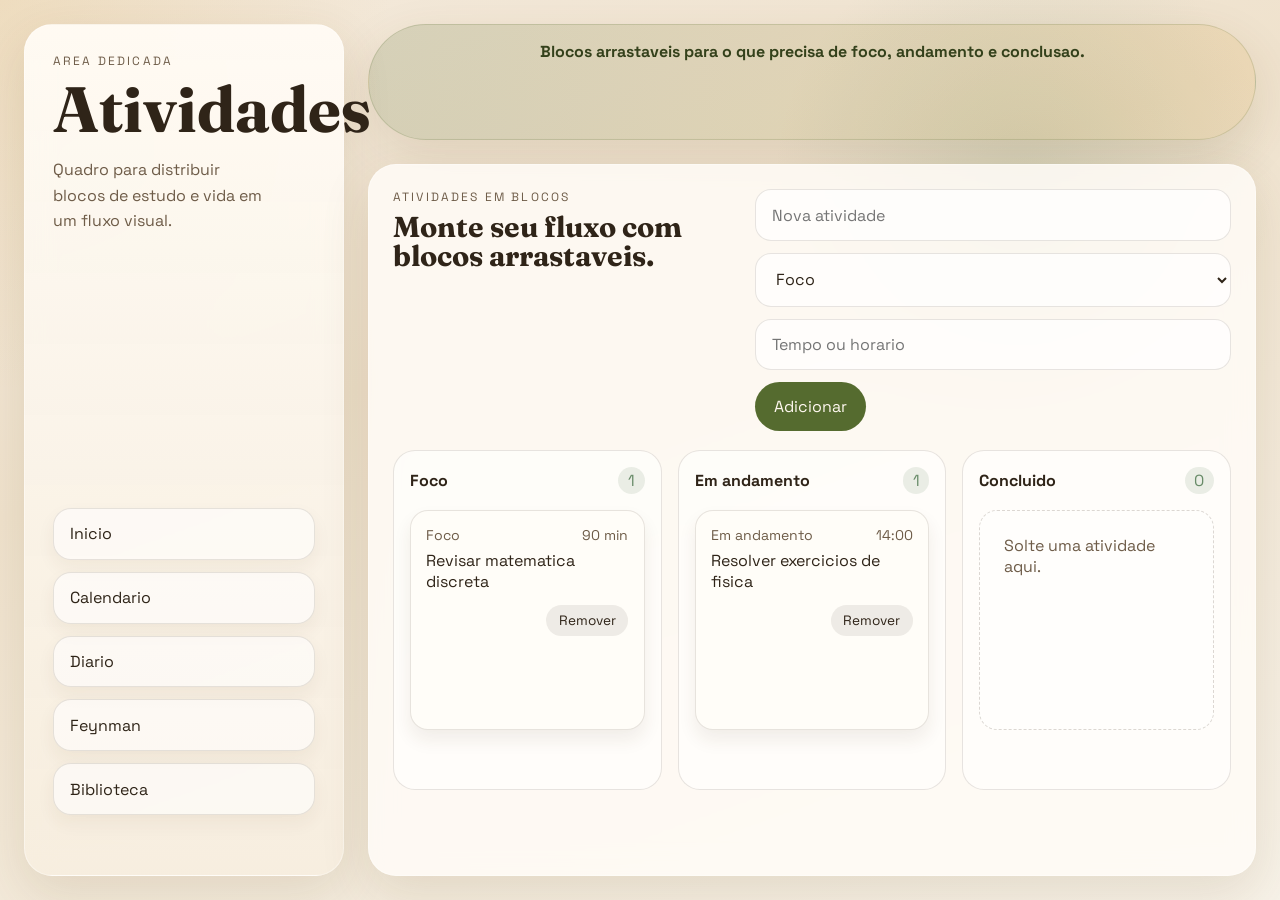
==== Atividades/index.html @ 083d80e5 "Add files via upload" ====
<!DOCTYPE html>
<html lang="pt-BR">
  <head>
    <meta charset="UTF-8" />
    <meta name="viewport" content="width=device-width, initial-scale=1.0" />
    <title>Stude! | Atividades</title>
    <link rel="preconnect" href="https://fonts.googleapis.com" />
    <link rel="preconnect" href="https://fonts.gstatic.com" crossorigin />
    <link
      href="https://fonts.googleapis.com/css2?family=Space+Grotesk:wght@400;500;700&family=Fraunces:opsz,wght@9..144,600;9..144,700&display=swap"
      rel="stylesheet"
    />
    <link rel="stylesheet" href="../styles/style.css" />
  </head>
  <body>
    <div class="page-shell">
      <aside class="sidebar">
        <div>
          <p class="eyebrow">Area dedicada</p>
          <h1>Atividades</h1>
          <p class="sidebar-copy">Quadro para distribuir blocos de estudo e vida em um fluxo visual.</p>
        </div>
        <nav class="section-nav" aria-label="Navegacao do site">
          <a href="../index.html">Inicio</a>
          <a href="../Calendario/index.html">Calendario</a>
          <a href="../Diario/index.html">Diario</a>
          <a href="../Biblioteca de Feynman/index.html">Feynman</a>
          <a href="../Biblioteca de anotações/index.html">Biblioteca</a>
        </nav>
      </aside>

      <main class="content">
        <section class="welcome-banner">
          <p>Blocos arrastaveis para o que precisa de foco, andamento e conclusao.</p>
        </section>

        <section id="activities" class="panel">
          <div class="panel-heading">
            <div>
              <p class="eyebrow">Atividades em blocos</p>
              <h3>Monte seu fluxo com blocos arrastaveis.</h3>
            </div>
            <form id="taskForm" class="task-form">
              <input id="taskTitle" type="text" placeholder="Nova atividade" required />
              <select id="taskColumn">
                <option value="focus">Foco</option>
                <option value="progress">Em andamento</option>
                <option value="done">Concluido</option>
              </select>
              <input id="taskTime" type="text" placeholder="Tempo ou horario" />
              <button type="submit">Adicionar</button>
            </form>
          </div>
          <div class="board" id="taskBoard"></div>
        </section>
      </main>
    </div>

    <template id="taskColumnTemplate">
      <section class="board-column">
        <header>
          <p class="column-title"></p>
          <span class="column-count"></span>
        </header>
        <div class="task-list"></div>
      </section>
    </template>

    <script src="../scripts/app.js"></script>
  </body>
</html>
---- styles/style.css ----
:root {
  --bg: #f5efe4;
  --bg-soft: #fbf6ee;
  --card: rgba(255, 252, 247, 0.85);
  --card-strong: #fffdf8;
  --line: rgba(61, 43, 24, 0.12);
  --text: #2f2418;
  --muted: #6e5c48;
  --accent: #556b2f;
  --accent-dark: #34411b;
  --sage: #688b68;
  --gold: #d6a54a;
  --shadow: 0 18px 50px rgba(97, 62, 20, 0.12);
  --radius-xl: 28px;
  --radius-lg: 20px;
  --radius-md: 14px;
}

* {
  box-sizing: border-box;
}

html {
  scroll-behavior: smooth;
}

body {
  margin: 0;
  min-height: 100vh;
  color: var(--text);
  font-family: "Space Grotesk", sans-serif;
  background:
    radial-gradient(circle at top left, rgba(214, 165, 74, 0.2), transparent 25%),
    radial-gradient(circle at 80% 20%, rgba(104, 139, 104, 0.18), transparent 20%),
    linear-gradient(160deg, #f4eadc 0%, #efe2cd 38%, #f7f2e8 100%);
}

button,
input,
select,
textarea {
  font: inherit;
}

button {
  cursor: pointer;
  border: 0;
  border-radius: 999px;
  background: var(--accent);
  color: #fff8f0;
  padding: 0.85rem 1.2rem;
  transition: transform 180ms ease, box-shadow 180ms ease, background 180ms ease;
}

button:hover {
  transform: translateY(-1px);
  box-shadow: 0 10px 20px rgba(52, 65, 27, 0.22);
}

button:disabled {
  cursor: not-allowed;
  opacity: 0.45;
  box-shadow: none;
  transform: none;
}

.ghost-button {
  background: rgba(255, 255, 255, 0.6);
  color: var(--text);
  border: 1px solid var(--line);
}

input,
select,
textarea {
  width: 100%;
  border: 1px solid var(--line);
  background: rgba(255, 255, 255, 0.72);
  border-radius: 16px;
  padding: 0.9rem 1rem;
  color: var(--text);
}

textarea {
  resize: vertical;
}

.page-shell {
  display: grid;
  grid-template-columns: 320px 1fr;
  gap: 1.5rem;
  padding: 1.5rem;
}

.sidebar,
.hero-card,
.panel {
  border: 1px solid rgba(255, 255, 255, 0.35);
  box-shadow: var(--shadow);
  backdrop-filter: blur(14px);
}

.sidebar {
  position: sticky;
  top: 1.5rem;
  align-self: start;
  min-height: calc(100vh - 3rem);
  padding: 1.75rem;
  border-radius: var(--radius-xl);
  background:
    linear-gradient(180deg, rgba(255, 251, 245, 0.95), rgba(247, 238, 223, 0.9));
  display: flex;
  flex-direction: column;
  justify-content: space-between;
}

.eyebrow {
  margin: 0 0 0.5rem;
  text-transform: uppercase;
  letter-spacing: 0.18em;
  font-size: 0.75rem;
  color: var(--muted);
}

.sidebar h1,
.hero-card h2,
.panel h3 {
  font-family: "Fraunces", serif;
  line-height: 1;
  margin: 0;
}

.sidebar h1 {
  font-size: clamp(2.8rem, 5vw, 4rem);
}

.sidebar-copy {
  color: var(--muted);
  line-height: 1.6;
  max-width: 22ch;
}

.section-nav {
  display: grid;
  gap: 0.75rem;
  margin: 2rem 0;
}

.section-nav a {
  display: flex;
  align-items: center;
  justify-content: space-between;
  color: var(--text);
  text-decoration: none;
  padding: 0.9rem 1rem;
  border-radius: 18px;
  background: rgba(255, 255, 255, 0.58);
  border: 1px solid var(--line);
  box-shadow: 0 8px 18px rgba(77, 55, 25, 0.06);
  transition: transform 180ms ease, box-shadow 180ms ease, border-color 180ms ease;
}

.section-nav a:hover {
  transform: translateY(-2px);
  box-shadow: 0 14px 24px rgba(77, 55, 25, 0.1);
  border-color: rgba(85, 107, 47, 0.3);
}

.insight-card {
  background: linear-gradient(135deg, rgba(212, 85, 31, 0.92), rgba(139, 52, 18, 0.92));
  color: #fff8ef;
  padding: 1.2rem;
  border-radius: 22px;
}

.insight-label {
  display: inline-block;
  margin-bottom: 0.6rem;
  padding: 0.25rem 0.6rem;
  border-radius: 999px;
  background: rgba(255, 255, 255, 0.15);
}

.insight-text {
  margin: 0;
  line-height: 1.5;
}

.content {
  display: grid;
  gap: 1.5rem;
}

.hero-image-banner {
  overflow: hidden;
  border-radius: var(--radius-xl);
  border: 1px solid rgba(255, 255, 255, 0.35);
  box-shadow: var(--shadow);
  background: rgba(255, 252, 247, 0.72);
  min-height: 220px;
}

.hero-image-banner img {
  display: block;
  width: 100%;
  height: 300px;
  object-fit: cover;
  object-position: center 36%;
}

.welcome-banner {
  padding: 1rem 1.4rem;
  border-radius: 999px;
  background: linear-gradient(90deg, rgba(85, 107, 47, 0.18), rgba(214, 165, 74, 0.18));
  border: 1px solid rgba(85, 107, 47, 0.18);
  box-shadow: var(--shadow);
}

.welcome-banner p {
  margin: 0;
  text-align: center;
  font-weight: 700;
  color: var(--accent-dark);
}

.hero-card,
.panel {
  background: var(--card);
  border-radius: var(--radius-xl);
  padding: 1.5rem;
}

.hero-card {
  display: flex;
  justify-content: space-between;
  gap: 1rem;
  align-items: end;
}

.hero-card h2 {
  max-width: 12ch;
  font-size: clamp(2rem, 4vw, 3.5rem);
}

.hero-metrics {
  display: grid;
  grid-template-columns: repeat(3, minmax(110px, 1fr));
  gap: 1rem;
  width: min(460px, 100%);
}

.hero-metrics article {
  padding: 1rem;
  border-radius: 20px;
  background: rgba(255, 255, 255, 0.62);
  border: 1px solid var(--line);
}

.hero-metrics span {
  display: block;
  font-size: 2rem;
  font-weight: 700;
}

.portal-grid {
  display: grid;
  grid-template-columns: repeat(auto-fit, minmax(220px, 1fr));
  gap: 1rem;
}

.home-layout {
  display: grid;
  grid-template-columns: minmax(0, 1.4fr) 360px;
  gap: 1rem;
  align-items: start;
}

.portal-card {
  display: block;
  padding: 1.2rem;
  border-radius: 24px;
  text-decoration: none;
  color: var(--text);
  background: rgba(255, 255, 255, 0.68);
  border: 1px solid var(--line);
  box-shadow: 0 14px 30px rgba(77, 55, 25, 0.08);
  transition: transform 180ms ease, box-shadow 180ms ease, border-color 180ms ease;
}

.portal-card:hover {
  transform: translateY(-4px);
  box-shadow: 0 18px 34px rgba(77, 55, 25, 0.14);
  border-color: rgba(85, 107, 47, 0.28);
}

.portal-card h4 {
  margin: 0.35rem 0 0.55rem;
  font-size: 1.35rem;
  font-family: "Fraunces", serif;
}

.portal-card p {
  margin: 0;
  line-height: 1.55;
}

.portal-kicker {
  color: var(--accent-dark);
  font-weight: 700;
}

.portal-action {
  display: inline-flex;
  align-items: center;
  gap: 0.45rem;
  margin-top: 1rem;
  padding: 0.55rem 0.85rem;
  border-radius: 999px;
  background: rgba(85, 107, 47, 0.14);
  color: var(--accent-dark);
  font-weight: 700;
}

.portal-action::after {
  content: "->";
}

.quote-panel {
  display: grid;
}

.quote-card {
  padding: 1rem;
  border-radius: var(--radius-xl);
  background: rgba(255, 252, 247, 0.82);
  border: 1px solid rgba(255, 255, 255, 0.35);
  box-shadow: var(--shadow);
}

.quote-card img {
  display: block;
  width: 100%;
  height: 380px;
  object-fit: cover;
  object-position: center top;
  border-radius: 22px;
  border: 1px solid var(--line);
}

.quote-list {
  display: grid;
  gap: 0.85rem;
  margin-top: 1rem;
}

.quote-list blockquote {
  margin: 0;
  padding: 0.95rem 1rem;
  border-radius: 18px;
  background: rgba(255, 255, 255, 0.64);
  border: 1px solid var(--line);
  color: var(--text);
  line-height: 1.55;
  font-family: "Fraunces", serif;
  font-size: 1rem;
}

.panel-heading {
  display: flex;
  justify-content: space-between;
  gap: 1rem;
  align-items: start;
  margin-bottom: 1.2rem;
}

.panel-heading h3 {
  font-size: clamp(1.8rem, 2vw, 2.4rem);
}

.month-controls,
.task-form,
.video-form,
.video-toolbar {
  display: flex;
  gap: 0.75rem;
  align-items: center;
  flex-wrap: wrap;
}

.calendar-layout {
  display: grid;
  grid-template-columns: 1.4fr 320px;
  gap: 1rem;
}

.calendar-surface {
  position: relative;
  min-height: 620px;
  border-radius: 26px;
  overflow: hidden;
  border: 1px solid var(--line);
  background:
    linear-gradient(180deg, rgba(255, 255, 255, 0.95), rgba(250, 243, 232, 0.92));
}

.calendar-grid {
  position: relative;
  z-index: 1;
  display: grid;
  grid-template-columns: repeat(7, minmax(0, 1fr));
  grid-auto-rows: 1fr;
  height: 100%;
}

.calendar-weekday,
.calendar-day {
  padding: 0.9rem;
  border-right: 1px solid var(--line);
  border-bottom: 1px solid var(--line);
}

.calendar-weekday {
  min-height: 64px;
  background: rgba(212, 85, 31, 0.08);
  font-size: 0.82rem;
  text-transform: uppercase;
  letter-spacing: 0.12em;
}

.calendar-day {
  min-height: 110px;
}

.calendar-day.muted {
  color: rgba(47, 36, 24, 0.35);
  background: rgba(255, 255, 255, 0.4);
}

.calendar-day strong {
  display: inline-flex;
  width: 2rem;
  height: 2rem;
  border-radius: 999px;
  align-items: center;
  justify-content: center;
}

.calendar-day.today strong {
  background: rgba(104, 139, 104, 0.16);
  color: var(--sage);
}

#calendarCanvas {
  position: absolute;
  inset: 0;
  z-index: 2;
  width: 100%;
  height: 100%;
  touch-action: none;
}

.toolbox {
  display: grid;
  gap: 0.9rem;
  align-content: start;
  padding: 1rem;
  border-radius: 22px;
  background: rgba(255, 255, 255, 0.6);
  border: 1px solid var(--line);
}

.toolbox label {
  display: grid;
  gap: 0.5rem;
  font-size: 0.95rem;
  color: var(--muted);
}

.tool-actions {
  display: grid;
  gap: 0.75rem;
}

.board {
  display: grid;
  grid-template-columns: repeat(3, minmax(0, 1fr));
  gap: 1rem;
}

.board-column {
  background: rgba(255, 255, 255, 0.56);
  border: 1px solid var(--line);
  border-radius: 22px;
  padding: 1rem;
  min-height: 340px;
}

.board-column header {
  display: flex;
  justify-content: space-between;
  align-items: center;
  margin-bottom: 1rem;
}

.column-title {
  font-weight: 700;
  margin: 0;
}

.column-count {
  background: rgba(104, 139, 104, 0.14);
  color: var(--sage);
  border-radius: 999px;
  padding: 0.2rem 0.6rem;
}

.task-list {
  min-height: 220px;
  display: grid;
  gap: 0.8rem;
}

.task-card {
  border-radius: 18px;
  background: var(--card-strong);
  border: 1px solid var(--line);
  padding: 0.95rem;
  box-shadow: 0 10px 18px rgba(77, 55, 25, 0.08);
}

.task-card[draggable="true"] {
  cursor: grab;
}

.task-meta {
  display: flex;
  justify-content: space-between;
  gap: 0.5rem;
  color: var(--muted);
  font-size: 0.88rem;
}

.task-card p {
  margin: 0.35rem 0 0;
}

.card-actions {
  display: flex;
  justify-content: flex-end;
  margin-top: 0.8rem;
}

.inline-remove {
  padding: 0.45rem 0.8rem;
  font-size: 0.85rem;
  background: rgba(47, 36, 24, 0.08);
  color: var(--text);
  box-shadow: none;
}

.inline-remove:hover {
  box-shadow: none;
}

.journal-layout {
  display: grid;
  grid-template-columns: 360px 1fr;
  gap: 1rem;
}

.journal-form,
.journal-entries {
  background: rgba(255, 255, 255, 0.55);
  border: 1px solid var(--line);
  border-radius: 22px;
  padding: 1rem;
}

.journal-form {
  display: grid;
  gap: 0.85rem;
}

.journal-builder,
.journal-form label {
  display: grid;
  gap: 0.45rem;
  color: var(--muted);
}

.journal-builder {
  padding: 1rem;
  border-radius: 18px;
  background: rgba(255, 255, 255, 0.52);
  border: 1px solid var(--line);
}

.journal-builder-header {
  display: grid;
  gap: 0.75rem;
}

.journal-builder-header p {
  margin: 0;
  font-weight: 700;
  color: var(--text);
}

.journal-topic-actions {
  display: flex;
  gap: 0.75rem;
  flex-wrap: wrap;
}

.journal-topic-actions input {
  flex: 1 1 220px;
}

.journal-dynamic-fields {
  display: grid;
  gap: 0.85rem;
}

.journal-field-card {
  display: grid;
  gap: 0.45rem;
}

.journal-field-header {
  display: flex;
  align-items: center;
  justify-content: space-between;
  gap: 0.75rem;
}

.journal-field-header span {
  font-weight: 700;
  color: var(--text);
}

.journal-entries {
  display: grid;
  gap: 0.9rem;
}

.journal-topics {
  display: grid;
  gap: 0.55rem;
  margin-top: 0.8rem;
}

.journal-entry,
.video-card {
  border-radius: 20px;
  background: var(--card-strong);
  padding: 1rem;
  border: 1px solid var(--line);
}

.journal-entry h4,
.video-card h4 {
  margin: 0 0 0.4rem;
  font-size: 1.05rem;
}

.journal-entry p,
.video-card p {
  margin: 0.35rem 0;
  line-height: 1.5;
}

.entry-date,
.video-subject {
  color: var(--accent-dark);
  font-weight: 700;
}

.video-library {
  display: grid;
  grid-template-columns: repeat(auto-fit, minmax(230px, 1fr));
  gap: 1rem;
}

.video-tags {
  display: flex;
  gap: 0.45rem;
  flex-wrap: wrap;
  margin-top: 0.75rem;
}

.video-tags span {
  padding: 0.3rem 0.6rem;
  border-radius: 999px;
  background: rgba(214, 165, 74, 0.18);
  color: #8a661f;
  font-size: 0.84rem;
}

.video-link {
  display: inline-flex;
  margin-top: 0.85rem;
  color: var(--accent-dark);
  font-weight: 700;
  text-decoration: none;
}

.hidden {
  display: none !important;
}

.empty-state {
  padding: 1.5rem;
  border-radius: 18px;
  border: 1px dashed rgba(61, 43, 24, 0.18);
  color: var(--muted);
  background: rgba(255, 255, 255, 0.4);
}

.notes-layout {
  display: grid;
  grid-template-columns: 260px minmax(0, 1fr) 340px;
  gap: 1rem;
}

.notes-sidebar-card,
.notes-panel-card,
.notes-workspace,
.map-stage-shell {
  background: rgba(255, 255, 255, 0.58);
  border: 1px solid var(--line);
  border-radius: 22px;
}

.notes-sidebar-card,
.notes-panel-card {
  padding: 1rem;
}

.notes-sidebar-header h4,
.notes-workspace-header h4,
.subject-notes-header h4 {
  margin: 0;
  font-size: 1.2rem;
  font-family: "Fraunces", serif;
}

.notes-category {
  margin-top: 1rem;
}

.notes-category-toggle {
  width: 100%;
  text-align: left;
  background: rgba(255, 255, 255, 0.72);
  color: var(--text);
  border: 1px solid var(--line);
}

.notes-subject-list {
  display: grid;
  gap: 0.55rem;
  margin-top: 0.75rem;
}

.subject-chip {
  width: 100%;
  text-align: left;
  background: rgba(255, 248, 240, 0.95);
  color: var(--text);
  border: 1px solid transparent;
  box-shadow: none;
}

.subject-chip.active {
  border-color: rgba(212, 85, 31, 0.4);
  background: rgba(212, 85, 31, 0.12);
}

.notes-subject-add {
  display: grid;
  gap: 0.6rem;
  margin-top: 0.75rem;
}

.notes-workspace {
  padding: 1rem;
  display: grid;
  gap: 1rem;
  min-width: 0;
}

.notes-workspace-header {
  display: flex;
  justify-content: space-between;
  gap: 1rem;
  align-items: start;
}

.topic-bar {
  display: flex;
  justify-content: space-between;
  gap: 1rem;
  align-items: center;
  padding: 0.9rem 1rem;
  border-radius: 18px;
  background: rgba(255, 255, 255, 0.55);
  border: 1px solid var(--line);
}

.topic-bar strong {
  display: block;
  font-size: 1.05rem;
}

.topic-actions {
  display: flex;
  gap: 0.75rem;
  align-items: center;
  flex-wrap: wrap;
}

.topic-actions select,
.topic-actions input {
  min-width: 180px;
}

.workspace-meta {
  margin: 0.3rem 0 0;
  color: var(--muted);
}

.node-creator,
.exact-sketch-tools,
.notes-editor-controls,
.notes-editor-toolbar,
.notes-editor-actions {
  display: flex;
  gap: 0.75rem;
  flex-wrap: wrap;
  align-items: center;
}

.node-creator input {
  min-width: 180px;
}

.exact-sketch-tools {
  padding: 0.9rem 1rem;
  background: rgba(29, 78, 216, 0.08);
  border-radius: 18px;
}

.map-connection-status {
  color: var(--accent-dark);
  font-weight: 700;
}

.exact-sketch-tools label {
  display: grid;
  gap: 0.35rem;
  color: var(--muted);
}

.map-stage-shell {
  padding: 0.8rem;
  overflow: hidden;
  min-width: 0;
}

.map-stage {
  position: relative;
  overflow: auto;
  width: 100%;
  height: 680px;
  border-radius: 20px;
  background:
    linear-gradient(rgba(61, 43, 24, 0.06) 1px, transparent 1px),
    linear-gradient(90deg, rgba(61, 43, 24, 0.06) 1px, transparent 1px),
    linear-gradient(180deg, rgba(255, 255, 255, 0.94), rgba(248, 241, 229, 0.95));
  background-size: 32px 32px, 32px 32px, auto;
}

.map-stage:fullscreen {
  width: 100vw;
  height: 100vh;
  padding: 1rem;
  border-radius: 0;
  background:
    linear-gradient(rgba(61, 43, 24, 0.06) 1px, transparent 1px),
    linear-gradient(90deg, rgba(61, 43, 24, 0.06) 1px, transparent 1px),
    linear-gradient(180deg, rgba(255, 255, 255, 0.98), rgba(248, 241, 229, 0.98));
  background-size: 32px 32px, 32px 32px, auto;
}

.map-viewport {
  position: relative;
}

.map-plane {
  position: relative;
  width: 1800px;
  height: 1200px;
  isolation: isolate;
  transform-origin: top left;
}

.map-connections {
  position: absolute;
  inset: 0;
  width: 100%;
  height: 100%;
  z-index: 1;
  pointer-events: none;
}

.map-node {
  position: absolute;
  width: 220px;
  min-height: 110px;
  border-radius: 20px;
  padding: 0.95rem;
  background: rgba(255, 253, 248, 0.96);
  border: 1px solid var(--line);
  box-shadow: 0 12px 25px rgba(77, 55, 25, 0.12);
  user-select: none;
  z-index: 3;
  overflow: hidden;
  border-left: 8px solid var(--node-color, var(--accent));
}

.map-node.active {
  outline: 2px solid rgba(212, 85, 31, 0.38);
}

.map-node.pending-link {
  outline: 2px dashed rgba(29, 78, 216, 0.5);
}

.map-node-header {
  display: flex;
  justify-content: space-between;
  gap: 0.5rem;
  align-items: start;
}

.map-node-header strong {
  display: block;
  font-size: 1rem;
}

.map-node-header span {
  color: var(--muted);
  font-size: 0.8rem;
}

.map-node-body {
  margin-top: 0.8rem;
  color: var(--muted);
  line-height: 1.45;
  white-space: pre-wrap;
}

.map-node-image {
  width: 100%;
  height: 120px;
  object-fit: cover;
  border-radius: 14px;
  margin-top: 0.8rem;
  border: 1px solid rgba(61, 43, 24, 0.12);
}

.map-node-actions {
  display: flex;
  justify-content: space-between;
  gap: 0.5rem;
  margin-top: 0.85rem;
}

.map-node-actions button {
  padding: 0.4rem 0.7rem;
}

.map-node-resize {
  position: absolute;
  right: 8px;
  bottom: 8px;
  width: 18px;
  height: 18px;
  border-radius: 6px;
  border: 1px solid rgba(61, 43, 24, 0.18);
  background:
    linear-gradient(135deg, transparent 0 45%, rgba(61, 43, 24, 0.22) 45% 55%, transparent 55% 100%);
  cursor: nwse-resize;
}

.map-sketch-canvas {
  position: absolute;
  inset: 0;
  width: 100%;
  height: 100%;
  pointer-events: auto;
  z-index: 0;
}

.map-connection-path {
  cursor: pointer;
  pointer-events: stroke;
  transition: stroke 160ms ease, stroke-width 160ms ease;
}

.map-connection-path:hover {
  stroke: rgba(212, 85, 31, 0.8);
  stroke-width: 5;
}

.notes-panel-card {
  display: grid;
  gap: 1rem;
}

.note-editor {
  min-height: 220px;
  padding: 1rem;
  border-radius: 18px;
  border: 1px solid var(--line);
  background: rgba(255, 255, 255, 0.76);
  overflow: auto;
}

.note-editor:empty::before {
  content: attr(data-placeholder);
  color: rgba(110, 92, 72, 0.7);
}

.subject-notes-list {
  display: grid;
  gap: 0.75rem;
}

.subject-note-item {
  padding: 0.95rem;
  border-radius: 18px;
  background: rgba(255, 253, 248, 0.95);
  border: 1px solid var(--line);
}

.subject-note-link {
  display: block;
  margin: 0;
  color: var(--accent-dark);
  font-weight: 700;
  cursor: pointer;
}

.subject-note-preview {
  margin: 0.55rem 0 0;
  color: var(--muted);
  line-height: 1.45;
}

.subject-note-meta {
  margin: 0.5rem 0 0;
  color: var(--muted);
  font-size: 0.85rem;
}

@media (max-width: 1100px) {
  .page-shell {
    grid-template-columns: 1fr;
  }

  .sidebar {
    position: static;
    min-height: auto;
  }

  .calendar-layout,
  .journal-layout,
  .notes-layout,
  .home-layout {
    grid-template-columns: 1fr;
  }
}

@media (max-width: 820px) {
  .hero-card,
  .panel-heading {
    flex-direction: column;
    align-items: stretch;
  }

  .hero-metrics,
  .board {
    grid-template-columns: 1fr;
  }

  .notes-workspace-header {
    flex-direction: column;
  }

  .topic-bar {
    flex-direction: column;
    align-items: stretch;
  }

  .page-shell {
    padding: 1rem;
  }

  .calendar-surface {
    min-height: 540px;
  }

  .hero-image-banner img {
    height: 220px;
  }
}
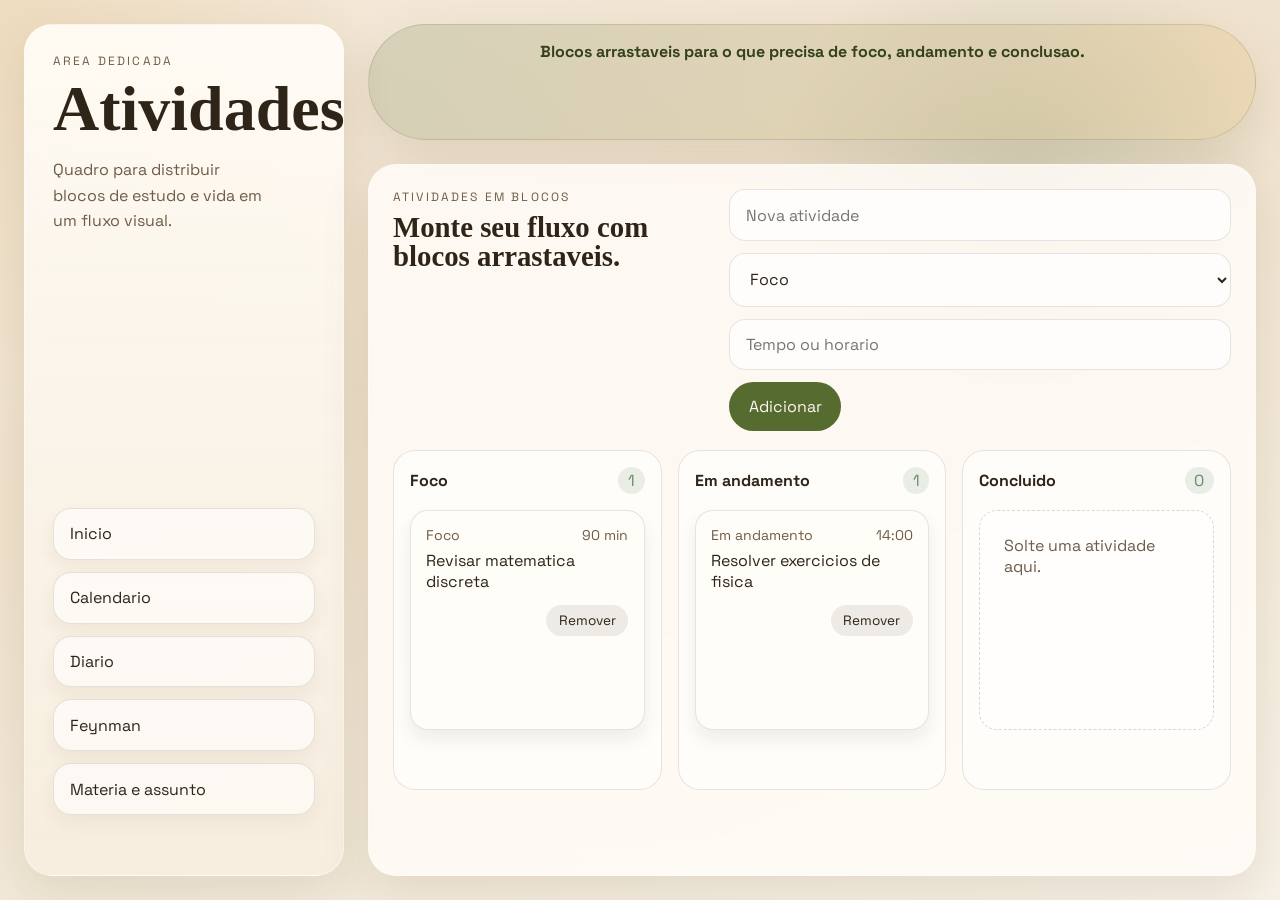
==== commit bcb6a10c: "Add files via upload" ====
--- a/Atividades/index.html
+++ b/Atividades/index.html
@@ -24,8 +24,8 @@
           <a href="../index.html">Inicio</a>
           <a href="../Calendario/index.html">Calendario</a>
           <a href="../Diario/index.html">Diario</a>
-          <a href="../Biblioteca de Feynman/index.html">Feynman</a>
-          <a href="../Biblioteca de anotações/index.html">Biblioteca</a>
+          <a href="../Biblioteca%20de%20Feynman/index.html">Feynman</a>
+          <a href="../Mat%C3%A9ria%20e%20assunto/index.html">Materia e assunto</a>
         </nav>
       </aside>
 
--- a/styles/style.css
+++ b/styles/style.css
@@ -124,8 +124,12 @@
 
 .sidebar h1,
 .hero-card h2,
+.portal-card h4,
+.notes-sidebar-header h4,
+.notes-workspace-header h4,
+.subject-notes-header h4,
 .panel h3 {
-  font-family: "Fraunces", serif;
+  font-family: "Bell MT", "Times New Roman", serif;
   line-height: 1;
   margin: 0;
 }
@@ -296,7 +300,6 @@
 .portal-card h4 {
   margin: 0.35rem 0 0.55rem;
   font-size: 1.35rem;
-  font-family: "Fraunces", serif;
 }
 
 .portal-card p {
@@ -817,6 +820,32 @@
   gap: 0.75rem;
   align-items: center;
   flex-wrap: wrap;
+}
+
+.organizer-panel {
+  display: grid;
+  gap: 1rem;
+  align-content: start;
+}
+
+.organizer-actions {
+  display: flex;
+  gap: 0.75rem;
+  flex-wrap: wrap;
+  align-items: center;
+}
+
+.organizer-actions select,
+.organizer-actions input {
+  min-width: 180px;
+  flex: 1 1 180px;
+}
+
+.text-link-button {
+  display: inline-flex;
+  align-items: center;
+  justify-content: center;
+  text-decoration: none;
 }
 
 .topic-actions select,
